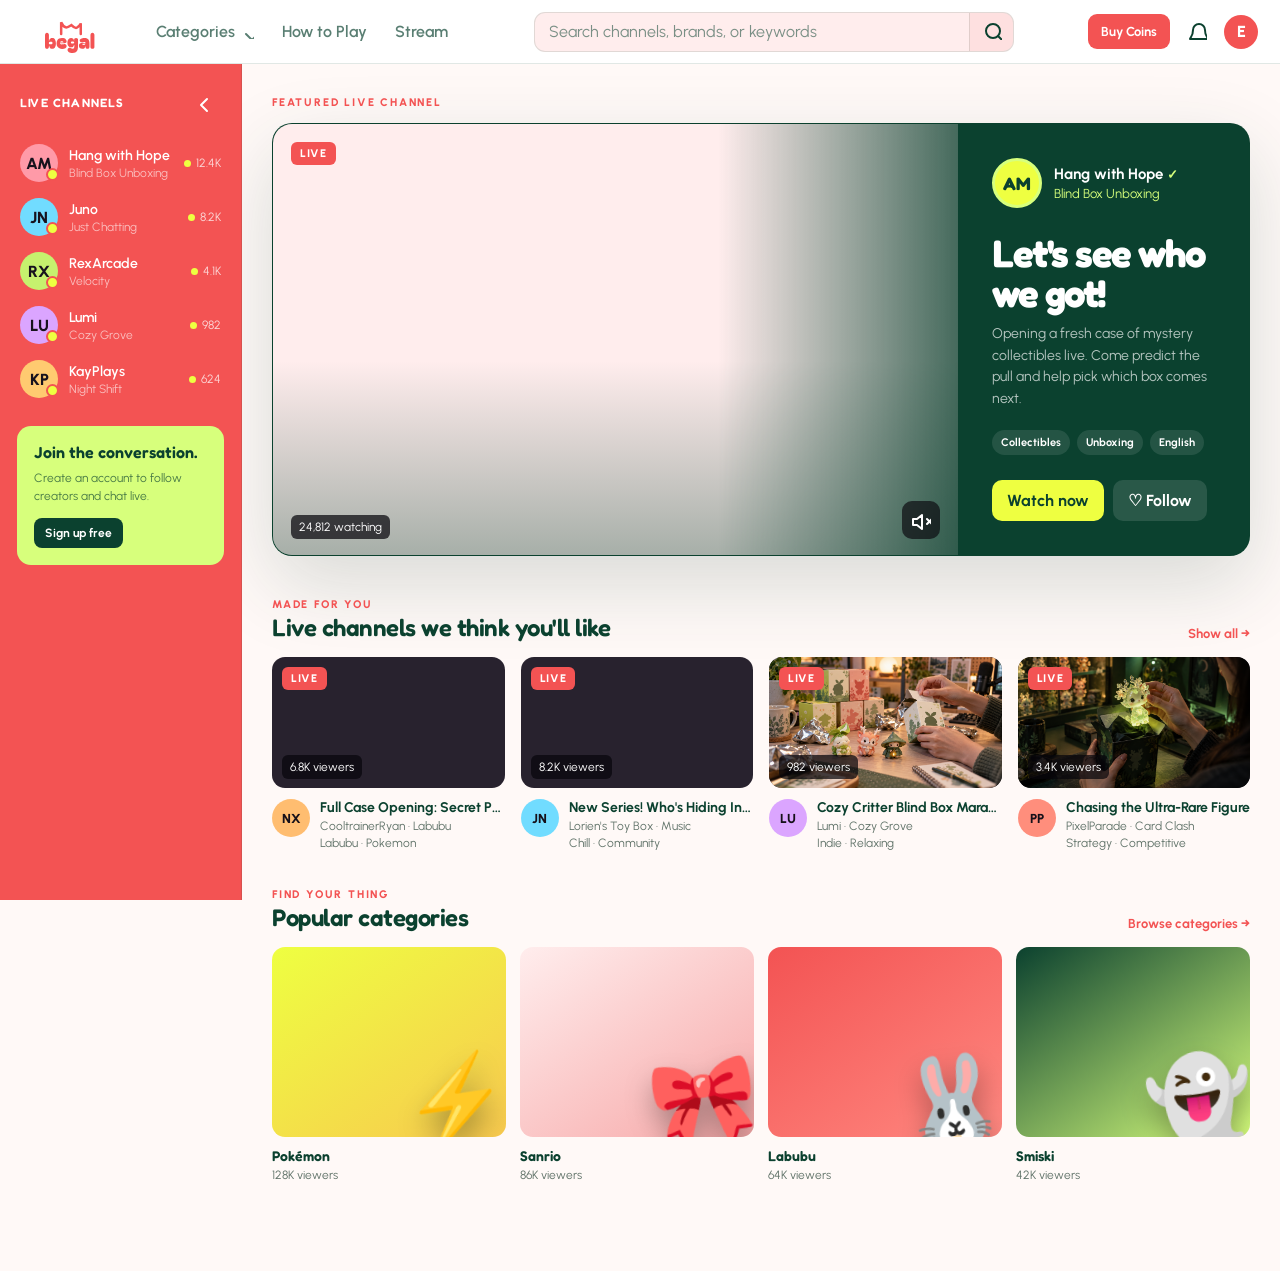
==== index.html @ a33d078e "cs" ====
<!doctype html>
<html lang="en">
<head>
  <meta charset="UTF-8">
  <meta name="viewport" content="width=device-width, initial-scale=1.0">
  <meta name="description" content="Begal — discover live creators and communities.">
  <title>Begal — Live, right now</title>
  <link rel="icon" type="image/svg" href="favicon.svg">
  <style>
    @import url('https://fonts.googleapis.com/css2?family=Fredoka:wght@400;500;600;700&family=Urbanist:wght@400;500;600;700;800&display=swap');

    :root {
      --ink: #0b412f;
      --muted: #617369;
      --panel: #ffffff;
      --panel-2: #ffeded;
      --page: #fff9f7;
      --accent: #f35353;
      --accent-2: #eeff41;
      --lime: #d7ff7c;
      --forest: #0b412f;
      --line: rgba(11, 65, 47, .12);
      --sidebar: 242px;
    }

    * { box-sizing: border-box; }
    html { scroll-behavior: smooth; }
    body {
      margin: 0;
      min-width: 320px;
      background: var(--page);
      color: var(--ink);
      font-family: "Urbanist", sans-serif;
    }
    button, input { font: inherit; }
    button { color: inherit; }
    a { color: inherit; text-decoration: none; }
    svg { width: 20px; height: 20px; stroke: currentColor; fill: none; stroke-width: 2; stroke-linecap: round; stroke-linejoin: round; }

    .topbar {
      position: fixed;
      z-index: 20;
      inset: 0 0 auto 0;
      height: 64px;
      display: flex;
      align-items: center;
      gap: 22px;
      padding: 0 22px;
      border-bottom: 1px solid var(--line);
      background: rgba(255, 255, 255, .96);
      backdrop-filter: blur(18px);
      color: var(--forest);
    }
    .brand { display: flex; align-items: center; flex: 0 0 auto; }
    .brand-logo {
      position: relative;
      width: 100px;
      height: 56px;
      overflow: hidden;
    }
    .brand-logo img {
      position: absolute;
      width: 122px;
      max-width: none;
      left: -11px;
      top: -8px;
    }
    .main-nav { display: flex; align-items: center; gap: 4px; }
    .main-nav a {
      padding: 10px 12px;
      border-radius: 9px;
      color: rgba(11,65,47,.68);
      font-weight: 600;
    }
    .main-nav a:hover, .main-nav a.active { color: var(--forest); background: var(--accent-2); }
    .nav-dropdown { position:relative; }
    .nav-dropdown summary { display:flex; align-items:center; gap:5px; padding:10px 12px; border-radius:9px; color:rgba(11,65,47,.68); font-weight:600; cursor:pointer; list-style:none; }
    .nav-dropdown summary::-webkit-details-marker { display:none; }
    .nav-dropdown summary svg { width:14px; height:14px; transition:transform .18s ease; }
    .nav-dropdown:hover summary { color:var(--forest); background:var(--panel-2); }
    .nav-dropdown:hover summary svg { transform:rotate(180deg); }
    .brand-menu { position:absolute; z-index:30; left:0; top:100%; width:270px; display:none; padding:10px; border:1px solid rgba(243,83,83,.16); border-radius:14px; background:var(--panel-2); box-shadow:0 20px 55px rgba(11,65,47,.18); opacity:0; visibility:hidden; pointer-events:none; transform:translateY(-5px); transition:opacity .16s ease,transform .16s ease; }
    .nav-dropdown:hover .brand-menu { display:block; opacity:1; visibility:visible; pointer-events:auto; transform:none; }
    .brand-menu-title { display:block; padding:7px 9px 9px; color:var(--muted); font-size:10px; font-weight:800; letter-spacing:1.2px; text-transform:uppercase; }
    .main-nav .brand-menu a { display:flex; align-items:center; gap:0; padding:9px; color:var(--forest); border-radius:9px; }
    .main-nav .brand-menu a:hover { background:white; }
    .brand-menu a > span:last-child { min-width:0; }
    .brand-menu strong, .brand-menu small { display:block; }
    .brand-menu strong { font-size:13px; }
    .brand-menu small { margin-top:2px; color:var(--muted); font-size:10px; font-weight:500; }
    .brand-dot { display:none; }
    .top-actions .buy-coins { padding: 10px 13px; border-radius: 9px; color: white; background: var(--accent); font-size: 13px; font-weight: 700; white-space: nowrap; }
    .top-actions .buy-coins:hover { background: #d94343; }
    .search-wrap { flex: 1; display: flex; justify-content: center; }
    .search {
      width: min(100%, 480px);
      height: 40px;
      display: flex; align-items: center;
      border: 1px solid var(--line);
      background: var(--panel-2);
      border-radius: 11px;
      overflow: hidden;
    }
    .search:focus-within { border-color: var(--lime); box-shadow: 0 0 0 3px rgba(215,255,124,.16); }
    .search input { flex: 1; min-width: 0; border: 0; outline: 0; padding: 0 14px; color: var(--forest); background: transparent; }
    .search input::placeholder { color: rgba(11,65,47,.55); }
    .search button { width: 44px; height: 100%; border: 0; border-left: 1px solid var(--line); background: rgba(243,83,83,.08); cursor: pointer; }
    .top-actions { display: flex; align-items: center; gap: 8px; }
    .icon-btn, .sidebar-toggle {
      display: grid; place-items: center;
      width: 38px; height: 38px;
      border: 0; border-radius: 10px;
      background: transparent; cursor: pointer;
    }
    .topbar .icon-btn:hover { color:var(--forest); background:var(--lime); }
    .sidebar-toggle:hover { background: rgba(255,255,255,.1); }
    .avatar-me { width: 34px; height: 34px; display: grid; place-items: center; border-radius: 50%; background: var(--accent); color: white; font-weight: 800; cursor: pointer; }

    .sidebar {
      position: fixed;
      z-index: 10;
      left: 0; top: 64px; bottom: 0;
      width: var(--sidebar);
      padding: 20px 12px;
      color:#fff;
      background: var(--accent);
      border-right: 1px solid var(--line);
      overflow-y: auto;
      transition: width .2s ease, transform .2s ease;
    }
    .sidebar-head { display: flex; align-items: center; justify-content: space-between; padding: 0 8px 14px; }
    .sidebar h2 { margin: 0; font: 600 12px/1 "Fredoka"; letter-spacing: 1.2px; text-transform: uppercase; }
    .channel { display: flex; align-items: center; gap: 11px; min-width: 0; padding: 8px; border-radius: 10px; }
    .channel:hover { color:var(--forest); background: var(--lime); }
    .channel-avatar { position: relative; flex: 0 0 38px; width: 38px; height: 38px; display: grid; place-items: center; border-radius: 50%; font-weight: 800; color: #17121d; }
    .channel-avatar::after { content:""; position:absolute; right:-1px; bottom:1px; width:9px; height:9px; border:2px solid var(--accent); border-radius:50%; background:var(--accent-2); }
    .channel-copy { min-width: 0; flex: 1; }
    .channel-name { display:block; overflow:hidden; white-space:nowrap; text-overflow:ellipsis; font-weight:600; font-size:14px; }
    .channel-game { display:block; overflow:hidden; white-space:nowrap; text-overflow:ellipsis; color:rgba(255,255,255,.62); font-size:12px; margin-top:2px; }
    .channel:hover .channel-game { color:rgba(11,65,47,.68); }
    .viewers { display: flex; align-items: center; gap: 5px; color: rgba(255,255,255,.76); font-size: 12px; }
    .channel:hover .viewers { color:var(--forest); }
    .live-dot { width: 7px; height: 7px; background: var(--accent-2); border-radius: 50%; }
    .sidebar-promo { margin: 20px 5px 0; padding: 17px; color:var(--forest); border: 0; background: var(--lime); border-radius: 14px; }
    .sidebar-promo strong { font: 600 16px/1.2 "Fredoka"; display:block; }
    .sidebar-promo p { margin: 7px 0 13px; color: var(--muted); font-size: 12px; line-height: 1.5; }
    .sidebar-promo p { color:rgba(11,65,47,.7); }
    .sidebar-promo button { border: 0; border-radius: 8px; padding: 8px 11px; background: var(--forest); color: white; font-size: 12px; font-weight: 700; cursor: pointer; }

    main { margin-left: var(--sidebar); padding: 96px 30px 50px; transition: margin .2s ease; }
    .eyebrow { color: var(--accent); text-transform: uppercase; letter-spacing: 1.8px; font-weight: 800; font-size: 11px; }
    .hero { max-width: 1480px; margin: 0 auto 42px; }
    .hero-grid { display: grid; grid-template-columns: minmax(0,1.65fr) minmax(280px,.7fr); min-height: 410px; margin-top: 14px; overflow:hidden; color:white; background: var(--forest); border: 1px solid var(--line); border-radius: 20px; box-shadow: 0 28px 80px rgba(11,65,47,.16); }
    .hero-media { position: relative; min-height: 390px; overflow:hidden; background:#ffeded; }
    .hero-media video { position:absolute; inset:0; width:100%; height:100%; object-fit:cover; }
    .hero-media::after { content:""; position:absolute; inset:0; background:linear-gradient(90deg, transparent 65%, rgba(11,65,47,.76)), linear-gradient(0deg,rgba(11,65,47,.36),transparent 45%); }
    .live-badge { position:absolute; z-index:2; left:18px; top:18px; padding:5px 9px; border-radius:6px; background:var(--accent); color:white; font-size:11px; font-weight:800; letter-spacing:.7px; }
    .hero-viewers { position:absolute; z-index:2; left:18px; bottom:16px; padding:5px 8px; border-radius:6px; background:rgba(8,6,12,.72); color:#fff; font-size:12px; }
    .mute { position:absolute; z-index:2; right:18px; bottom:16px; background:rgba(8,6,12,.65); }
    .hero-info { display:flex; flex-direction:column; justify-content:center; padding:34px; }
    .creator { display:flex; align-items:center; gap:12px; }
    .creator-avatar { width:50px; height:50px; display:grid; place-items:center; flex:0 0 auto; border-radius:50%; background:var(--accent-2); color:var(--forest); border:3px solid var(--lime); font:700 18px "Fredoka"; }
    .creator strong { display:block; font-size:15px; }
    .creator span { color:var(--lime); font-size:13px; }
    .hero-info h1 { margin:26px 0 10px; font:700 clamp(28px,3vw,45px)/1.03 "Fredoka"; letter-spacing:-1.5px; }
    .hero-info > p { margin:0; color:rgba(255,255,255,.7); line-height:1.55; font-size:14px; }
    .tag-row { display:flex; flex-wrap:wrap; gap:7px; margin-top:20px; }
    .tag { padding:6px 9px; border-radius:999px; background:rgba(255,255,255,.1); color:#fff; font-size:11px; font-weight:700; }
    .hero-buttons { display:flex; gap:9px; margin-top:25px; }
    .primary, .secondary { border:0; border-radius:10px; padding:11px 15px; cursor:pointer; font-weight:700; }
    .primary { background:var(--accent-2); color:var(--forest); }
    .primary:hover { background:var(--lime); transform:translateY(-1px); }
    .secondary { background:rgba(255,255,255,.12); }
    .secondary:hover { background:rgba(255,255,255,.2); }

    .section { max-width:1480px; margin:0 auto 38px; }
    .section-heading { display:flex; align-items:end; justify-content:space-between; gap:20px; margin-bottom:16px; }
    .section-heading h2 { margin:4px 0 0; font:600 24px/1.1 "Fredoka"; letter-spacing:-.5px; }
    .section-heading a { color:var(--accent); font-size:13px; font-weight:700; }
    .section-heading a:hover { color:var(--forest); }
    .card-grid { display:grid; grid-template-columns:repeat(4,minmax(0,1fr)); gap:25px 16px; }
    .stream-card { min-width:0; cursor:pointer; }
    .thumb { position:relative; aspect-ratio:16/9; overflow:hidden; border-radius:13px; background:#28222e; transition:transform .18s ease, box-shadow .18s ease; }
    .thumb::before { content:""; position:absolute; inset:0; background:var(--art); transition:transform .25s ease; }
    .thumb::after { content:attr(data-symbol); position:absolute; inset:0; display:grid; place-items:center; font-size:clamp(36px,4vw,72px); filter:drop-shadow(0 12px 18px rgba(0,0,0,.38)); }
    .thumb video { position:absolute; inset:0; width:100%; height:100%; object-fit:cover; transition:transform .25s ease; }
    .stream-card:hover .thumb { transform:translate(5px,-5px); box-shadow:-5px 5px 0 var(--accent-2); }
    .stream-card:hover .thumb::before { transform:scale(1.05); }
    .stream-card:hover .thumb video { transform:scale(1.05); }
    .thumb .live-badge { left:10px; top:10px; }
    .thumb .hero-viewers { left:10px; bottom:9px; }
    .card-body { display:flex; gap:10px; padding-top:11px; }
    .mini-avatar { flex:0 0 38px; width:38px; height:38px; display:grid; place-items:center; border-radius:50%; background:var(--avatar); color:#161019; font-weight:800; font-size:13px; }
    .card-copy { min-width:0; }
    .card-title { display:block; overflow:hidden; white-space:nowrap; text-overflow:ellipsis; font-size:14px; font-weight:700; }
    .card-copy span { display:block; margin-top:3px; overflow:hidden; white-space:nowrap; text-overflow:ellipsis; color:var(--muted); font-size:12px; }
    .category-grid { display:grid; grid-template-columns:repeat(4,minmax(0,1fr)); gap:14px; }
    .category { min-width:0; }
    .category-art { position:relative; height:190px; display:flex; align-items:flex-end; overflow:hidden; border-radius:13px; padding:16px; background:var(--art); transition:transform .18s ease; }
    .category-art::after { content:attr(data-symbol); position:absolute; right:-5px; bottom:-17px; font-size:88px; transform:rotate(-8deg); filter:drop-shadow(0 15px 14px rgba(0,0,0,.3)); }
    .category:hover .category-art { transform:translateY(-5px); }
    .category-name { display:block; margin-top:10px; font-family:"Fredoka"; font-weight:600; font-size:14px; }
    .category-count { color:var(--muted); font-size:12px; }

    body.sidebar-closed { --sidebar: 76px; }
    body.sidebar-closed .sidebar h2, body.sidebar-closed .channel-copy, body.sidebar-closed .viewers, body.sidebar-closed .sidebar-promo { display:none; }
    body.sidebar-closed .sidebar-head { justify-content:center; }
    body.sidebar-closed .channel { justify-content:center; padding:8px 0; }

    .toast { position:fixed; z-index:40; right:24px; bottom:24px; padding:12px 16px; border:1px solid rgba(238,255,65,.4); border-radius:11px; background:var(--forest); color:var(--lime); font-size:13px; box-shadow:0 12px 30px rgba(11,65,47,.25); opacity:0; transform:translateY(12px); pointer-events:none; transition:.2s ease; }
    .toast.show { opacity:1; transform:none; }

    @media (max-width: 1180px) {
      .card-grid { grid-template-columns:repeat(3,1fr); }
      .category-grid { grid-template-columns:repeat(3,1fr); }
    }
    @media (max-width: 850px) {
      :root { --sidebar: 76px; }
      .sidebar h2, .channel-copy, .viewers, .sidebar-promo { display:none; }
      .sidebar-head { justify-content:center; }
      .channel { justify-content:center; padding:8px 0; }
      .main-nav { display:none; }
      .hero-grid { grid-template-columns:1fr; }
      .hero-media { min-height:330px; }
      .hero-media::after { background:linear-gradient(0deg,rgba(11,65,47,.72),transparent 45%); }
      .hero-info { padding:26px; }
      .card-grid { grid-template-columns:repeat(2,1fr); }
    }
    @media (max-width: 600px) {
      .topbar { height:58px; padding:0 12px; gap:10px; }
      .sidebar { top:58px; transform:translateX(-100%); }
      main, body.sidebar-closed main { margin-left:0; padding:80px 16px 40px; }
      .search-wrap { justify-content:flex-end; }
      .search { width:42px; border:0; background:transparent; }
      .search input { display:none; }
      .search button { border:0; background:transparent; }
      .top-actions .icon-btn { display:none; }
      .hero-media { min-height:250px; }
      .hero-info { padding:22px; }
      .hero-info h1 { margin-top:22px; }
      .card-grid { grid-template-columns:1fr; }
      .category-grid { grid-template-columns:repeat(2,1fr); }
      .category-art { height:165px; }
      body.mobile-sidebar .sidebar { width:242px; transform:none; box-shadow:20px 0 50px rgba(0,0,0,.5); }
      body.mobile-sidebar .sidebar h2, body.mobile-sidebar .channel-copy, body.mobile-sidebar .viewers, body.mobile-sidebar .sidebar-promo { display:block; }
      body.mobile-sidebar .sidebar-head { justify-content:space-between; }
      body.mobile-sidebar .channel { justify-content:flex-start; padding:8px; }
    }
  </style>
</head>
<body>
  <header class="topbar">
    <a class="brand" href="index.html" aria-label="Begal home">
      <span class="brand-logo"><img src="assets/logo.svg" alt="Begal"></span>
    </a>
    <nav class="main-nav" aria-label="Main navigation">
      <details class="nav-dropdown"><summary>Categories <svg><path d="m6 9 6 6 6-6"/></svg></summary><div class="brand-menu"><span class="brand-menu-title">Browse by brand</span><a href="#categories"><span class="brand-dot" style="--dot:#d7ff7c">👻</span><span><strong>Smiski</strong><small>Glow-in-the-dark figures</small></span></a><a href="#categories"><span class="brand-dot" style="--dot:#ffeded">🎀</span><span><strong>Sanrio</strong><small>Kawaii characters</small></span></a><a href="#categories"><span class="brand-dot" style="--dot:#f7aaa5">🐰</span><span><strong>Labubu</strong><small>Designer collectibles</small></span></a><a href="#categories"><span class="brand-dot" style="--dot:#eeff41">⚡</span><span><strong>Pokémon</strong><small>Figures and miniatures</small></span></a><a href="#categories"><span class="brand-dot" style="--dot:#ffd7ae">👼</span><span><strong>Sonny Angel</strong><small>Mini figure series</small></span></a><a href="#categories"><span class="brand-dot" style="--dot:#bfe8df">🌈</span><span><strong>Tokidoki</strong><small>Art toys and Unicorno</small></span></a></div></details><a href="how-to-play.html">How to Play</a><a href="stream.html">Stream</a>
    </nav>
    <div class="search-wrap">
      <form class="search" id="searchForm">
        <input id="searchInput" type="search" placeholder="Search channels, brands, or keywords" aria-label="Search">
        <button aria-label="Search"><svg><circle cx="11" cy="11" r="7"/><path d="m20 20-4-4"/></svg></button>
      </form>
    </div>
    <div class="top-actions">
      <a class="buy-coins" href="#">Buy Coins</a>
      <button class="icon-btn" aria-label="Notifications"><svg><path d="M18 8a6 6 0 0 0-12 0c0 7-3 7-3 9h18c0-2-3-2-3-9"/><path d="M10 21h4"/></svg></button>
      <a class="avatar-me" href="profile.html" aria-label="Open your profile">E</a>
    </div>
  </header>

  <aside class="sidebar" aria-label="Followed channels">
    <div class="sidebar-head">
      <h2>Live channels</h2>
      <button class="sidebar-toggle" id="sidebarToggle" aria-label="Collapse sidebar"><svg><path d="m15 18-6-6 6-6"/></svg></button>
    </div>
    <a class="channel" href="#"><span class="channel-avatar" style="background:#ff9aa8">AM</span><span class="channel-copy"><span class="channel-name">Hang with Hope</span><span class="channel-game">Blind Box Unboxing</span></span><span class="viewers"><i class="live-dot"></i>12.4K</span></a>
    <a class="channel" href="#"><span class="channel-avatar" style="background:#71dcff">JN</span><span class="channel-copy"><span class="channel-name">Juno</span><span class="channel-game">Just Chatting</span></span><span class="viewers"><i class="live-dot"></i>8.2K</span></a>
    <a class="channel" href="#"><span class="channel-avatar" style="background:#c6f16e">RX</span><span class="channel-copy"><span class="channel-name">RexArcade</span><span class="channel-game">Velocity</span></span><span class="viewers"><i class="live-dot"></i>4.1K</span></a>
    <a class="channel" href="#"><span class="channel-avatar" style="background:#dba5ff">LU</span><span class="channel-copy"><span class="channel-name">Lumi</span><span class="channel-game">Cozy Grove</span></span><span class="viewers"><i class="live-dot"></i>982</span></a>
    <a class="channel" href="#"><span class="channel-avatar" style="background:#ffca70">KP</span><span class="channel-copy"><span class="channel-name">KayPlays</span><span class="channel-game">Night Shift</span></span><span class="viewers"><i class="live-dot"></i>624</span></a>
    <div class="sidebar-promo"><strong>Join the conversation.</strong><p>Create an account to follow creators and chat live.</p><button data-action="signup">Sign up free</button></div>
  </aside>

  <main>
    <section class="hero" id="live">
      <div class="eyebrow">Featured live channel</div>
      <div class="hero-grid">
        <div class="hero-media"><video id="heroVideo" autoplay muted loop playsinline aria-label="Blind box unboxing preview"><source src="assets/blindbox.mp4" type="video/mp4"></video><span class="live-badge">LIVE</span><span class="hero-viewers">24,812 watching</span><button class="icon-btn mute is-muted" id="muteButton" aria-label="Turn sound on"><svg id="volumeIcon"><path d="M11 5 6 9H2v6h4l5 4z"/><path d="m16 9 5 5m0-5-5 5"/></svg></button></div>
        <div class="hero-info">
          <div class="creator"><div class="creator-avatar">AM</div><div><strong>Hang with Hope <span title="Verified">✓</span></strong><span>Blind Box Unboxing</span></div></div>
          <h1>Let's see who we got!</h1>
          <p>Opening a fresh case of mystery collectibles live. Come predict the pull and help pick which box comes next.</p>
          <div class="tag-row"><span class="tag">Collectibles</span><span class="tag">Unboxing</span><span class="tag">English</span></div>
          <div class="hero-buttons"><button class="primary" data-action="watch">Watch now</button><button class="secondary follow" data-action="follow">♡ Follow</button></div>
        </div>
      </div>
    </section>

    <section class="section">
      <div class="section-heading"><div><div class="eyebrow">Made for you</div><h2>Live channels we think you'll like</h2></div><a href="#">Show all →</a></div>
      <div class="card-grid" id="streamGrid">
        <article class="stream-card" data-search="ryan labubu opening"><div class="thumb"><video autoplay muted loop playsinline preload="auto" aria-label="Ryan's live stream preview"><source src="assets/ryan.mp4" type="video/mp4"></video><span class="live-badge">LIVE</span><span class="hero-viewers">6.8K viewers</span></div><div class="card-body"><div class="mini-avatar" style="--avatar:#ffbd70">NX</div><div class="card-copy"><b class="card-title">Full Case Opening: Secret Pull Hunt</b><span>
CooltrainerRyan · Labubu</span><span>Labubu · Pokemon</span></div></div></article>
        <article class="stream-card" data-search="lorien studio music story chat"><div class="thumb"><video autoplay muted loop playsinline preload="auto" aria-label="Lorien's live stream preview"><source src="assets/lorien.mp4" type="video/mp4"></video><span class="live-badge">LIVE</span><span class="hero-viewers">8.2K viewers</span></div><div class="card-body"><div class="mini-avatar" style="--avatar:#71dcff">JN</div><div class="card-copy"><b class="card-title">New Series! Who's Hiding Inside?</b><span>
Lorien's Toy Box · Music</span><span>Chill · Community</span></div></div></article>
        <article class="stream-card" data-search="lumi cozy grove farming indie"><div class="thumb" role="img" aria-label="Three freshly unboxed collectible figures on a creator desk" style="--art:url('assets/thumb-unboxing-marathon.png') center/cover no-repeat"><span class="live-badge">LIVE</span><span class="hero-viewers">982 viewers</span></div><div class="card-body"><div class="mini-avatar" style="--avatar:#dba5ff">LU</div><div class="card-copy"><b class="card-title">Cozy Critter Blind Box Marathon</b><span>Lumi · Cozy Grove</span><span>Indie · Relaxing</span></div></div></article>
        <article class="stream-card" data-search="pixelparade strategy cards tournament"><div class="thumb" role="img" aria-label="A rare glowing collectible revealed from a dark green blind box" style="--art:url('assets/thumb-rare-glow.png') center/cover no-repeat"><span class="live-badge">LIVE</span><span class="hero-viewers">3.4K viewers</span></div><div class="card-body"><div class="mini-avatar" style="--avatar:#ff8e7c">PP</div><div class="card-copy"><b class="card-title">Chasing the Ultra-Rare Figure</b><span>PixelParade · Card Clash</span><span>Strategy · Competitive</span></div></div></article>
      </div>
    </section>

    <section class="section" id="categories">
      <div class="section-heading"><div><div class="eyebrow">Find your thing</div><h2>Popular categories</h2></div><a href="#">Browse categories →</a></div>
      <div class="category-grid">
        <a class="category" href="#"><div class="category-art" data-symbol="⚡" style="--art:linear-gradient(145deg,#eeff41,#f8c94e)"></div><span class="category-name">Pokémon</span><span class="category-count">128K viewers</span></a>
        <a class="category" href="#"><div class="category-art" data-symbol="🎀" style="--art:linear-gradient(145deg,#ffeded,#f7a8a8)"></div><span class="category-name">Sanrio</span><span class="category-count">86K viewers</span></a>
        <a class="category" href="#"><div class="category-art" data-symbol="🐰" style="--art:linear-gradient(145deg,#f35353,#ff8880)"></div><span class="category-name">Labubu</span><span class="category-count">64K viewers</span></a>
        <a class="category" href="#"><div class="category-art" data-symbol="👻" style="--art:linear-gradient(145deg,#0b412f,#d7ff7c)"></div><span class="category-name">Smiski</span><span class="category-count">42K viewers</span></a>
      </div>
    </section>
  </main>
  <div class="toast" id="toast" role="status"></div>

  <script>
    const body = document.body;
    const toast = document.getElementById('toast');
    let toastTimer;
    function showToast(message) {
      toast.textContent = message;
      toast.classList.add('show');
      clearTimeout(toastTimer);
      toastTimer = setTimeout(() => toast.classList.remove('show'), 2200);
    }

    document.getElementById('sidebarToggle').addEventListener('click', () => {
      if (innerWidth <= 600) body.classList.toggle('mobile-sidebar');
      else body.classList.toggle('sidebar-closed');
    });

    document.getElementById('muteButton').addEventListener('click', (event) => {
      const button = event.currentTarget;
      const video = document.getElementById('heroVideo');
      video.muted = !video.muted;
      const muted = video.muted;
      button.classList.toggle('is-muted', muted);
      button.setAttribute('aria-label', muted ? 'Turn sound on' : 'Mute preview');
      button.innerHTML = muted
        ? '<svg><path d="M11 5 6 9H2v6h4l5 4z"/><path d="m16 9 5 5m0-5-5 5"/></svg>'
        : '<svg><path d="M11 5 6 9H2v6h4l5 4z"/><path d="M15.5 8.5a5 5 0 0 1 0 7"/></svg>';
      showToast(muted ? 'Preview muted' : 'Preview sound on');
    });

    document.querySelectorAll('[data-action]').forEach(button => button.addEventListener('click', () => {
      const action = button.dataset.action;
      if (action === 'follow') {
        const following = button.classList.toggle('following');
        button.textContent = following ? '♥ Following' : '♡ Follow';
        showToast(following ? 'Hang with Hope added to your follows' : 'Hang with Hope unfollowed');
      } else if (action === 'watch') {
        window.location.href = 'watch-live.html';
      } else showToast('Account creation is ready to connect');
    }));

    document.getElementById('searchForm').addEventListener('submit', event => {
      event.preventDefault();
      const query = document.getElementById('searchInput').value.trim().toLowerCase();
      const cards = [...document.querySelectorAll('.stream-card')];
      cards.forEach(card => card.hidden = query && !card.dataset.search.includes(query));
      const matches = cards.filter(card => !card.hidden).length;
      showToast(query ? `${matches} live ${matches === 1 ? 'result' : 'results'} for “${query}”` : 'Showing all live channels');
      document.querySelector('.section').scrollIntoView({ behavior: 'smooth' });
    });

    document.addEventListener('click', event => {
      if (innerWidth <= 600 && body.classList.contains('mobile-sidebar') && !event.target.closest('.sidebar') && !event.target.closest('.brand')) body.classList.remove('mobile-sidebar');
    });
  </script>
</body>
</html>
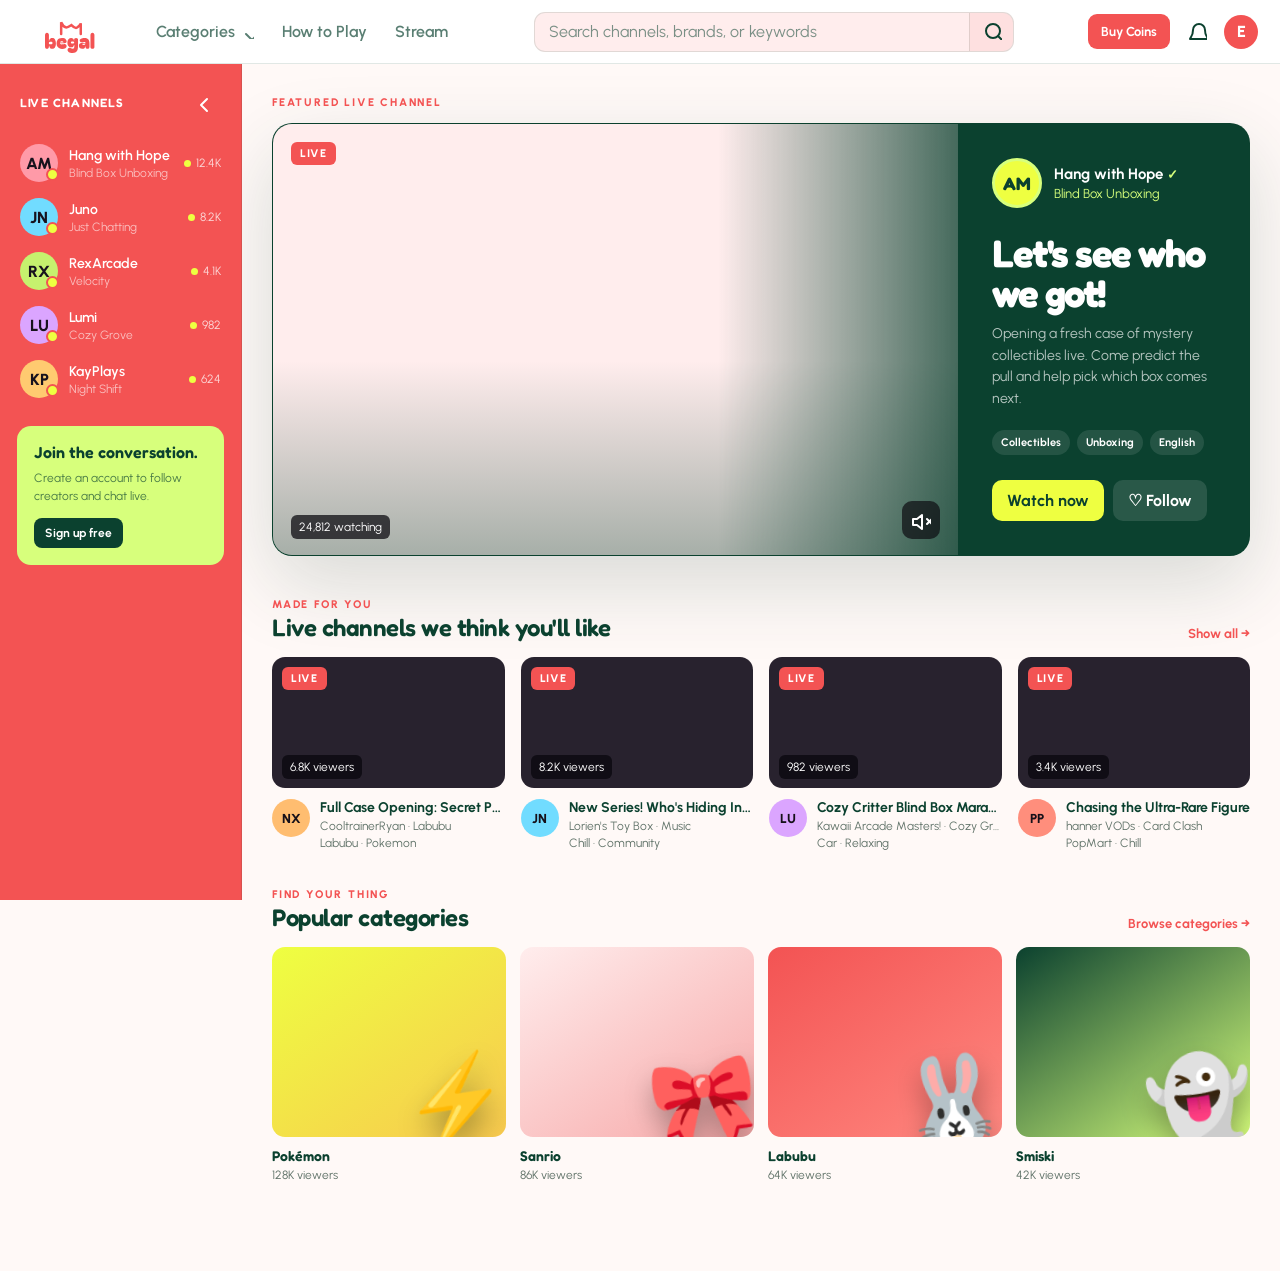
==== commit 296dd58b: "s" ====
--- a/index.html
+++ b/index.html
@@ -304,8 +304,9 @@
 CooltrainerRyan · Labubu</span><span>Labubu · Pokemon</span></div></div></article>
         <article class="stream-card" data-search="lorien studio music story chat"><div class="thumb"><video autoplay muted loop playsinline preload="auto" aria-label="Lorien's live stream preview"><source src="assets/lorien.mp4" type="video/mp4"></video><span class="live-badge">LIVE</span><span class="hero-viewers">8.2K viewers</span></div><div class="card-body"><div class="mini-avatar" style="--avatar:#71dcff">JN</div><div class="card-copy"><b class="card-title">New Series! Who's Hiding Inside?</b><span>
 Lorien's Toy Box · Music</span><span>Chill · Community</span></div></div></article>
-        <article class="stream-card" data-search="lumi cozy grove farming indie"><div class="thumb" role="img" aria-label="Three freshly unboxed collectible figures on a creator desk" style="--art:url('assets/thumb-unboxing-marathon.png') center/cover no-repeat"><span class="live-badge">LIVE</span><span class="hero-viewers">982 viewers</span></div><div class="card-body"><div class="mini-avatar" style="--avatar:#dba5ff">LU</div><div class="card-copy"><b class="card-title">Cozy Critter Blind Box Marathon</b><span>Lumi · Cozy Grove</span><span>Indie · Relaxing</span></div></div></article>
-        <article class="stream-card" data-search="pixelparade strategy cards tournament"><div class="thumb" role="img" aria-label="A rare glowing collectible revealed from a dark green blind box" style="--art:url('assets/thumb-rare-glow.png') center/cover no-repeat"><span class="live-badge">LIVE</span><span class="hero-viewers">3.4K viewers</span></div><div class="card-body"><div class="mini-avatar" style="--avatar:#ff8e7c">PP</div><div class="card-copy"><b class="card-title">Chasing the Ultra-Rare Figure</b><span>PixelParade · Card Clash</span><span>Strategy · Competitive</span></div></div></article>
+        <article class="stream-card" data-search="hanner cozy grove farming indie"><div class="thumb"><video autoplay muted loop playsinline preload="auto" aria-label="Kawaii Arcade Masters live stream preview"><source src="assets/kawaii.mp4" type="video/mp4"></video><span class="live-badge">LIVE</span><span class="hero-viewers">982 viewers</span></div><div class="card-body"><div class="mini-avatar" style="--avatar:#dba5ff">LU</div><div class="card-copy"><b class="card-title">Cozy Critter Blind Box Marathon</b><span>Kawaii Arcade Masters!
+ · Cozy Grove</span><span>Car · Relaxing</span></div></div></article>
+        <article class="stream-card" data-search="pixelparade strategy cards tournament"><div class="thumb"><video autoplay muted loop playsinline preload="auto" aria-label="Hanner's live stream preview"><source src="assets/hanner.mp4" type="video/mp4"></video><span class="live-badge">LIVE</span><span class="hero-viewers">3.4K viewers</span></div><div class="card-body"><div class="mini-avatar" style="--avatar:#ff8e7c">PP</div><div class="card-copy"><b class="card-title">Chasing the Ultra-Rare Figure</b><span>hanner VODs · Card Clash</span><span>PopMart · Chill</span></div></div></article>
       </div>
     </section>
 
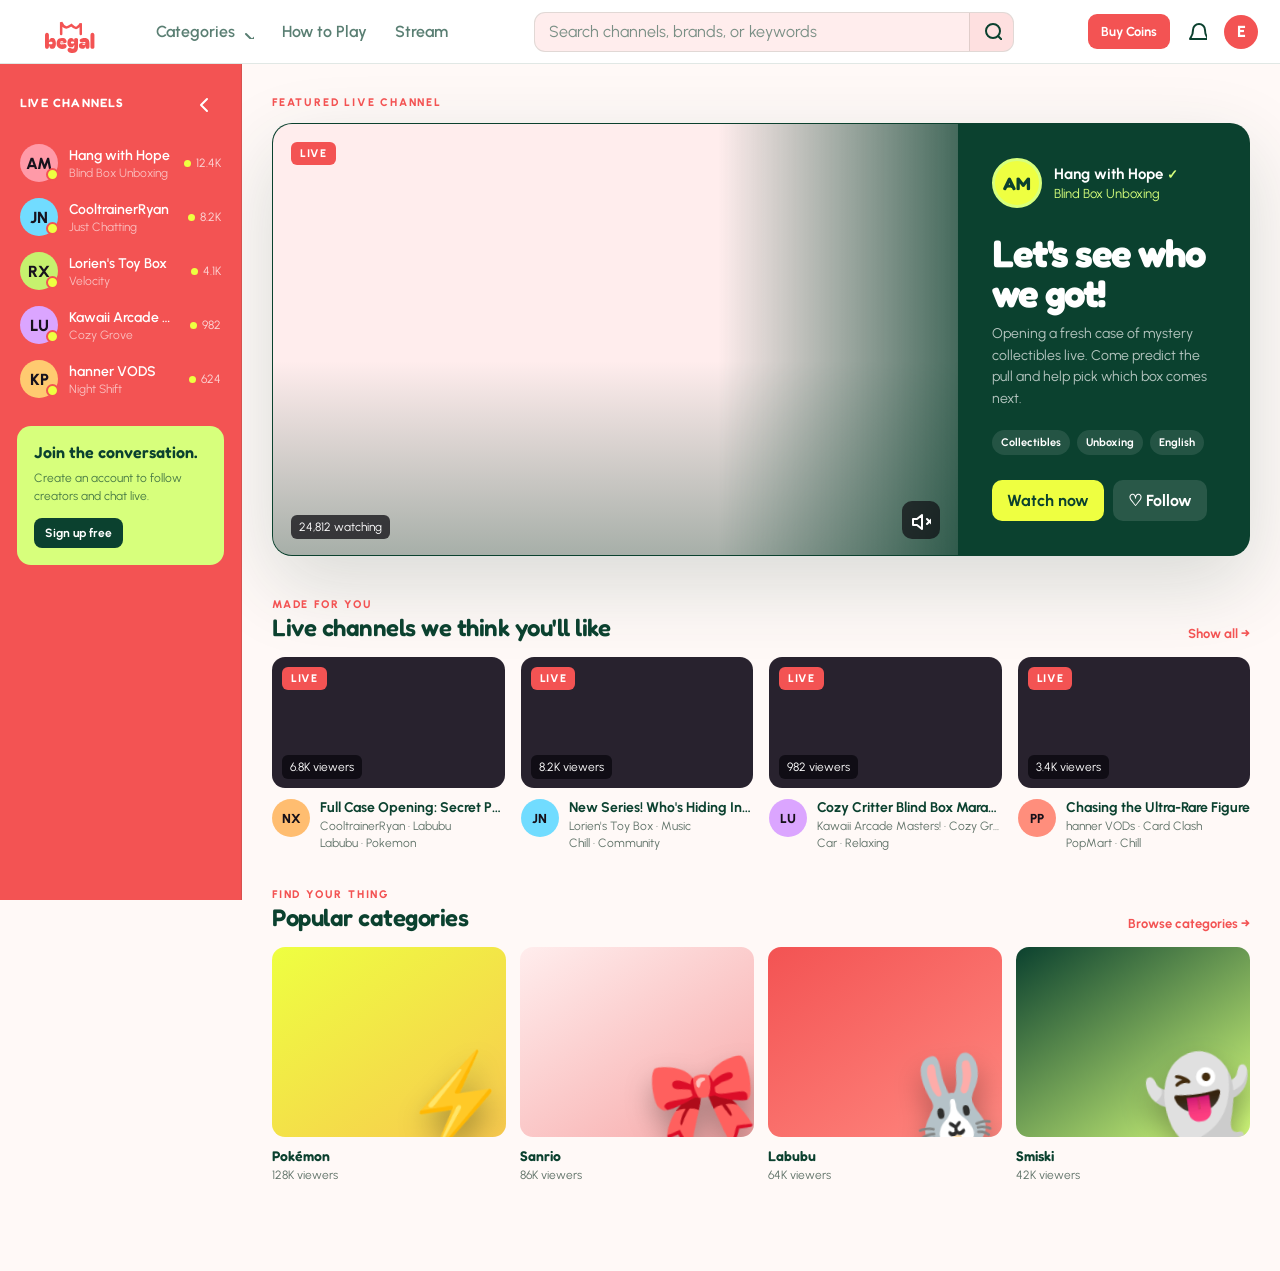
==== commit 4ad65c41: "Update index.html" ====
--- a/index.html
+++ b/index.html
@@ -275,10 +275,10 @@
       <button class="sidebar-toggle" id="sidebarToggle" aria-label="Collapse sidebar"><svg><path d="m15 18-6-6 6-6"/></svg></button>
     </div>
     <a class="channel" href="#"><span class="channel-avatar" style="background:#ff9aa8">AM</span><span class="channel-copy"><span class="channel-name">Hang with Hope</span><span class="channel-game">Blind Box Unboxing</span></span><span class="viewers"><i class="live-dot"></i>12.4K</span></a>
-    <a class="channel" href="#"><span class="channel-avatar" style="background:#71dcff">JN</span><span class="channel-copy"><span class="channel-name">Juno</span><span class="channel-game">Just Chatting</span></span><span class="viewers"><i class="live-dot"></i>8.2K</span></a>
-    <a class="channel" href="#"><span class="channel-avatar" style="background:#c6f16e">RX</span><span class="channel-copy"><span class="channel-name">RexArcade</span><span class="channel-game">Velocity</span></span><span class="viewers"><i class="live-dot"></i>4.1K</span></a>
-    <a class="channel" href="#"><span class="channel-avatar" style="background:#dba5ff">LU</span><span class="channel-copy"><span class="channel-name">Lumi</span><span class="channel-game">Cozy Grove</span></span><span class="viewers"><i class="live-dot"></i>982</span></a>
-    <a class="channel" href="#"><span class="channel-avatar" style="background:#ffca70">KP</span><span class="channel-copy"><span class="channel-name">KayPlays</span><span class="channel-game">Night Shift</span></span><span class="viewers"><i class="live-dot"></i>624</span></a>
+    <a class="channel" href="#"><span class="channel-avatar" style="background:#71dcff">JN</span><span class="channel-copy"><span class="channel-name">CooltrainerRyan</span><span class="channel-game">Just Chatting</span></span><span class="viewers"><i class="live-dot"></i>8.2K</span></a>
+    <a class="channel" href="#"><span class="channel-avatar" style="background:#c6f16e">RX</span><span class="channel-copy"><span class="channel-name">Lorien's Toy Box</span><span class="channel-game">Velocity</span></span><span class="viewers"><i class="live-dot"></i>4.1K</span></a>
+    <a class="channel" href="#"><span class="channel-avatar" style="background:#dba5ff">LU</span><span class="channel-copy"><span class="channel-name">Kawaii Arcade Masters!</span><span class="channel-game">Cozy Grove</span></span><span class="viewers"><i class="live-dot"></i>982</span></a>
+    <a class="channel" href="#"><span class="channel-avatar" style="background:#ffca70">KP</span><span class="channel-copy"><span class="channel-name">hanner VODS</span><span class="channel-game">Night Shift</span></span><span class="viewers"><i class="live-dot"></i>624</span></a>
     <div class="sidebar-promo"><strong>Join the conversation.</strong><p>Create an account to follow creators and chat live.</p><button data-action="signup">Sign up free</button></div>
   </aside>
 
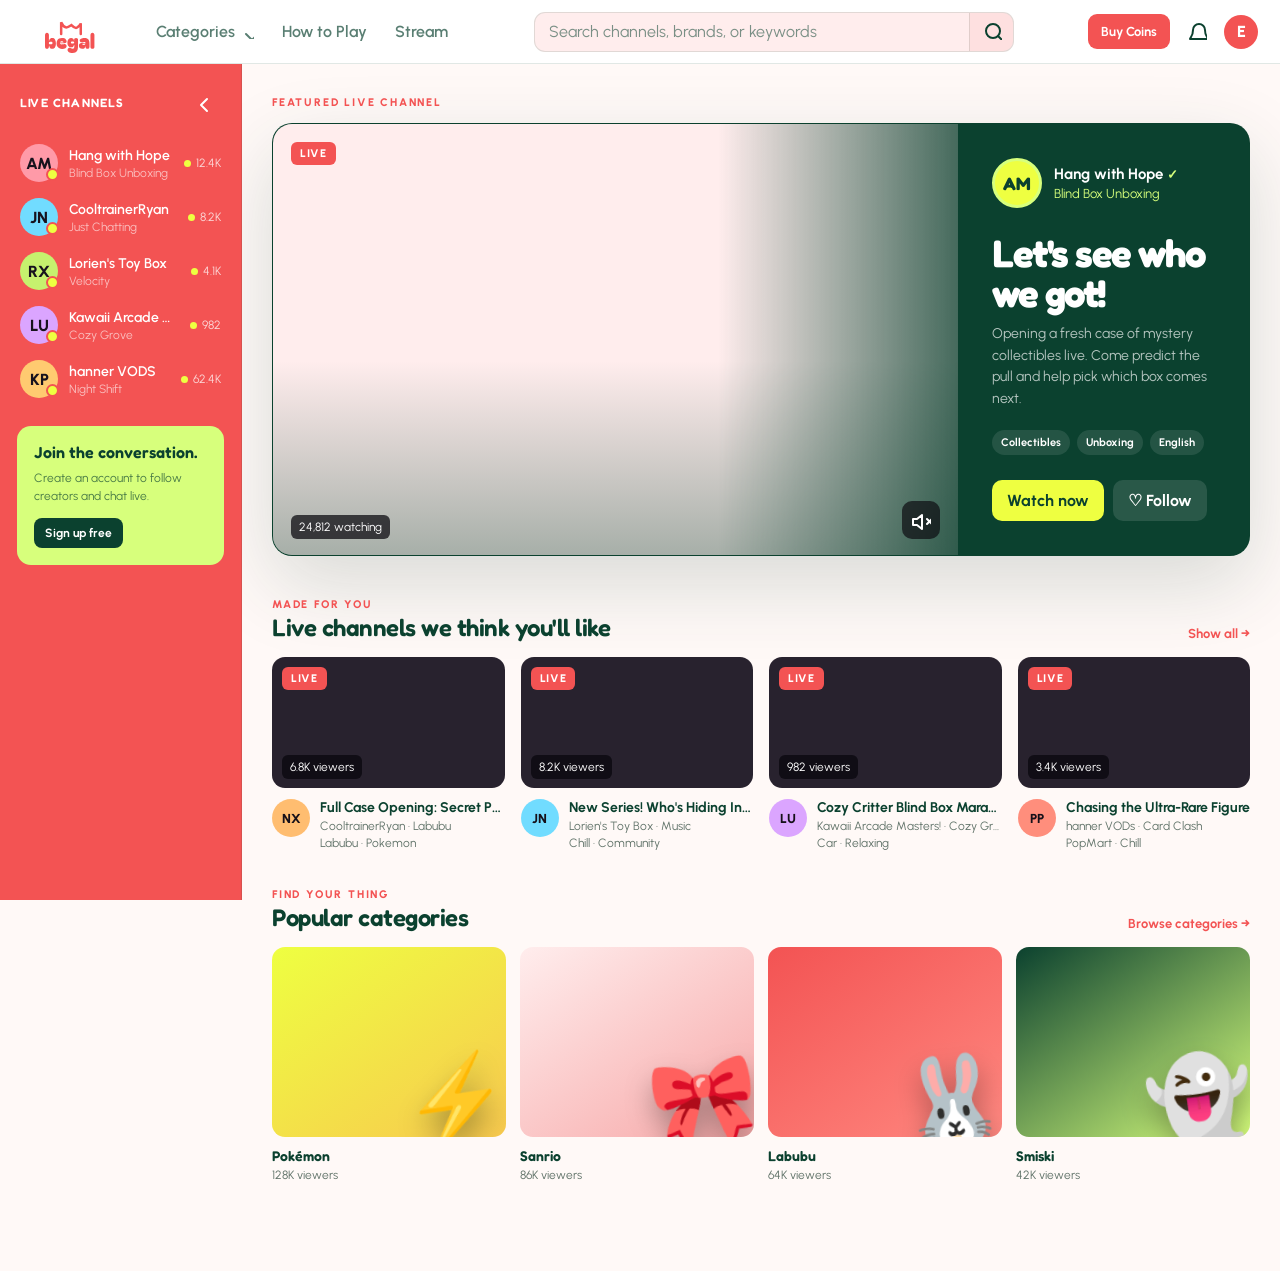
==== commit b182b680: "Update index.html" ====
--- a/index.html
+++ b/index.html
@@ -278,7 +278,7 @@
     <a class="channel" href="#"><span class="channel-avatar" style="background:#71dcff">JN</span><span class="channel-copy"><span class="channel-name">CooltrainerRyan</span><span class="channel-game">Just Chatting</span></span><span class="viewers"><i class="live-dot"></i>8.2K</span></a>
     <a class="channel" href="#"><span class="channel-avatar" style="background:#c6f16e">RX</span><span class="channel-copy"><span class="channel-name">Lorien's Toy Box</span><span class="channel-game">Velocity</span></span><span class="viewers"><i class="live-dot"></i>4.1K</span></a>
     <a class="channel" href="#"><span class="channel-avatar" style="background:#dba5ff">LU</span><span class="channel-copy"><span class="channel-name">Kawaii Arcade Masters!</span><span class="channel-game">Cozy Grove</span></span><span class="viewers"><i class="live-dot"></i>982</span></a>
-    <a class="channel" href="#"><span class="channel-avatar" style="background:#ffca70">KP</span><span class="channel-copy"><span class="channel-name">hanner VODS</span><span class="channel-game">Night Shift</span></span><span class="viewers"><i class="live-dot"></i>624</span></a>
+    <a class="channel" href="#"><span class="channel-avatar" style="background:#ffca70">KP</span><span class="channel-copy"><span class="channel-name">hanner VODS</span><span class="channel-game">Night Shift</span></span><span class="viewers"><i class="live-dot"></i>62.4K</span></a>
     <div class="sidebar-promo"><strong>Join the conversation.</strong><p>Create an account to follow creators and chat live.</p><button data-action="signup">Sign up free</button></div>
   </aside>
 
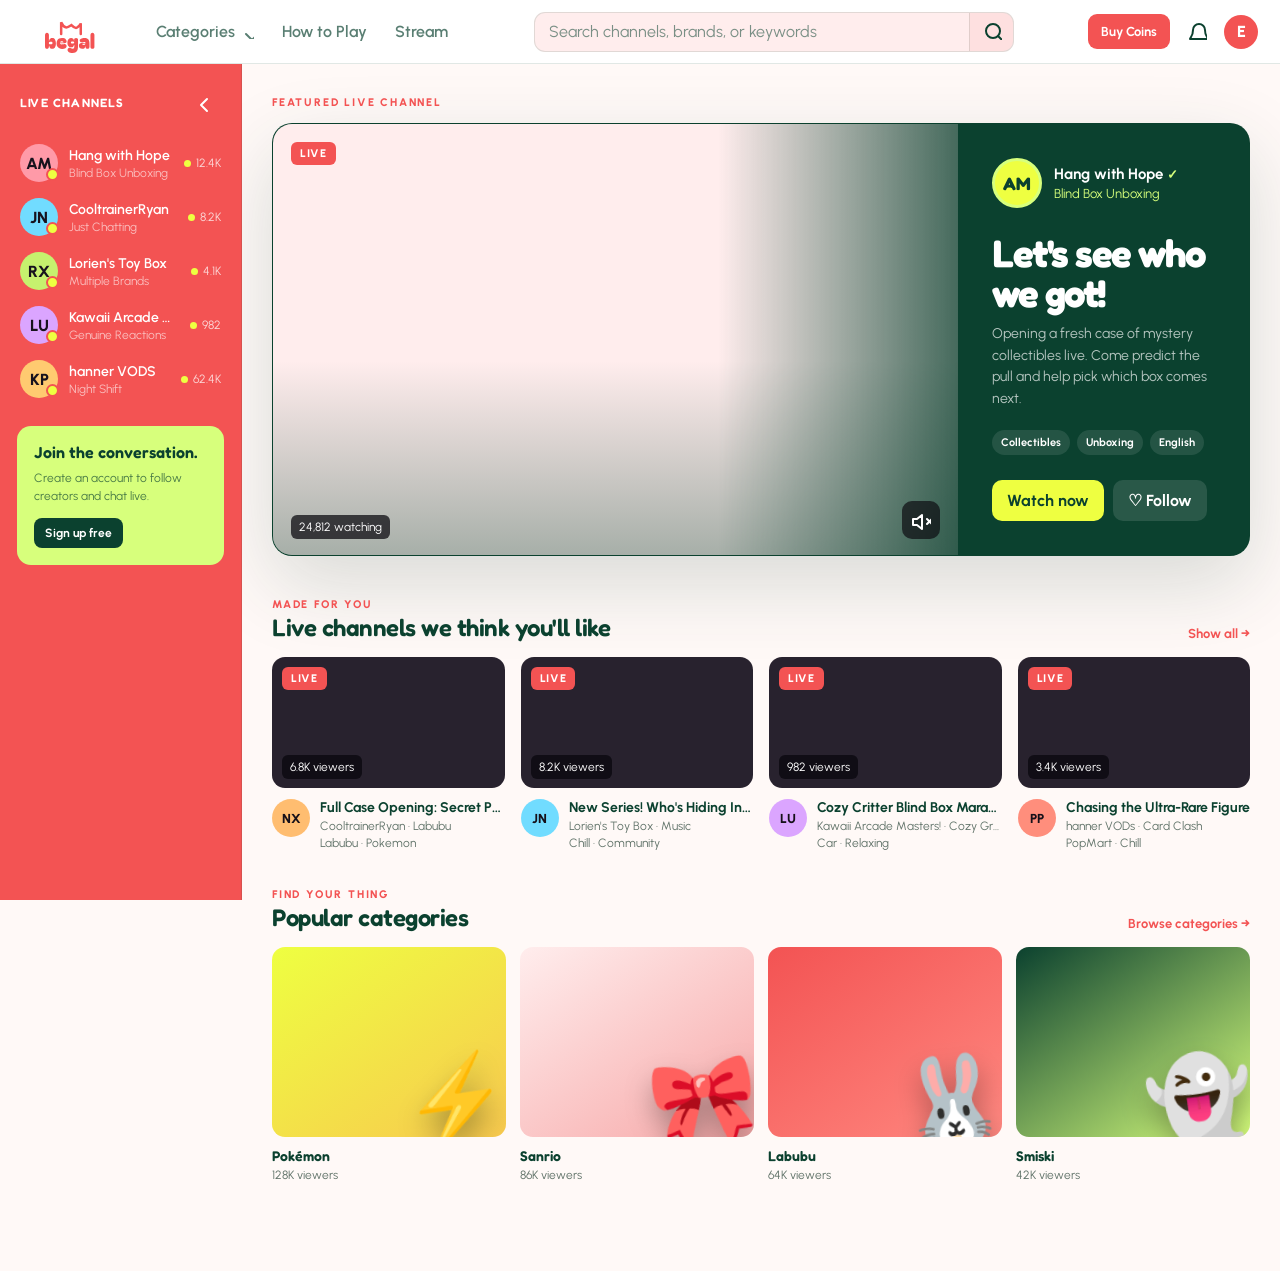
==== commit 1d671ab8: "Update index.html" ====
--- a/index.html
+++ b/index.html
@@ -276,8 +276,8 @@
     </div>
     <a class="channel" href="#"><span class="channel-avatar" style="background:#ff9aa8">AM</span><span class="channel-copy"><span class="channel-name">Hang with Hope</span><span class="channel-game">Blind Box Unboxing</span></span><span class="viewers"><i class="live-dot"></i>12.4K</span></a>
     <a class="channel" href="#"><span class="channel-avatar" style="background:#71dcff">JN</span><span class="channel-copy"><span class="channel-name">CooltrainerRyan</span><span class="channel-game">Just Chatting</span></span><span class="viewers"><i class="live-dot"></i>8.2K</span></a>
-    <a class="channel" href="#"><span class="channel-avatar" style="background:#c6f16e">RX</span><span class="channel-copy"><span class="channel-name">Lorien's Toy Box</span><span class="channel-game">Velocity</span></span><span class="viewers"><i class="live-dot"></i>4.1K</span></a>
-    <a class="channel" href="#"><span class="channel-avatar" style="background:#dba5ff">LU</span><span class="channel-copy"><span class="channel-name">Kawaii Arcade Masters!</span><span class="channel-game">Cozy Grove</span></span><span class="viewers"><i class="live-dot"></i>982</span></a>
+    <a class="channel" href="#"><span class="channel-avatar" style="background:#c6f16e">RX</span><span class="channel-copy"><span class="channel-name">Lorien's Toy Box</span><span class="channel-game">Multiple Brands</span></span><span class="viewers"><i class="live-dot"></i>4.1K</span></a>
+    <a class="channel" href="#"><span class="channel-avatar" style="background:#dba5ff">LU</span><span class="channel-copy"><span class="channel-name">Kawaii Arcade Masters!</span><span class="channel-game">Genuine Reactions</span></span><span class="viewers"><i class="live-dot"></i>982</span></a>
     <a class="channel" href="#"><span class="channel-avatar" style="background:#ffca70">KP</span><span class="channel-copy"><span class="channel-name">hanner VODS</span><span class="channel-game">Night Shift</span></span><span class="viewers"><i class="live-dot"></i>62.4K</span></a>
     <div class="sidebar-promo"><strong>Join the conversation.</strong><p>Create an account to follow creators and chat live.</p><button data-action="signup">Sign up free</button></div>
   </aside>
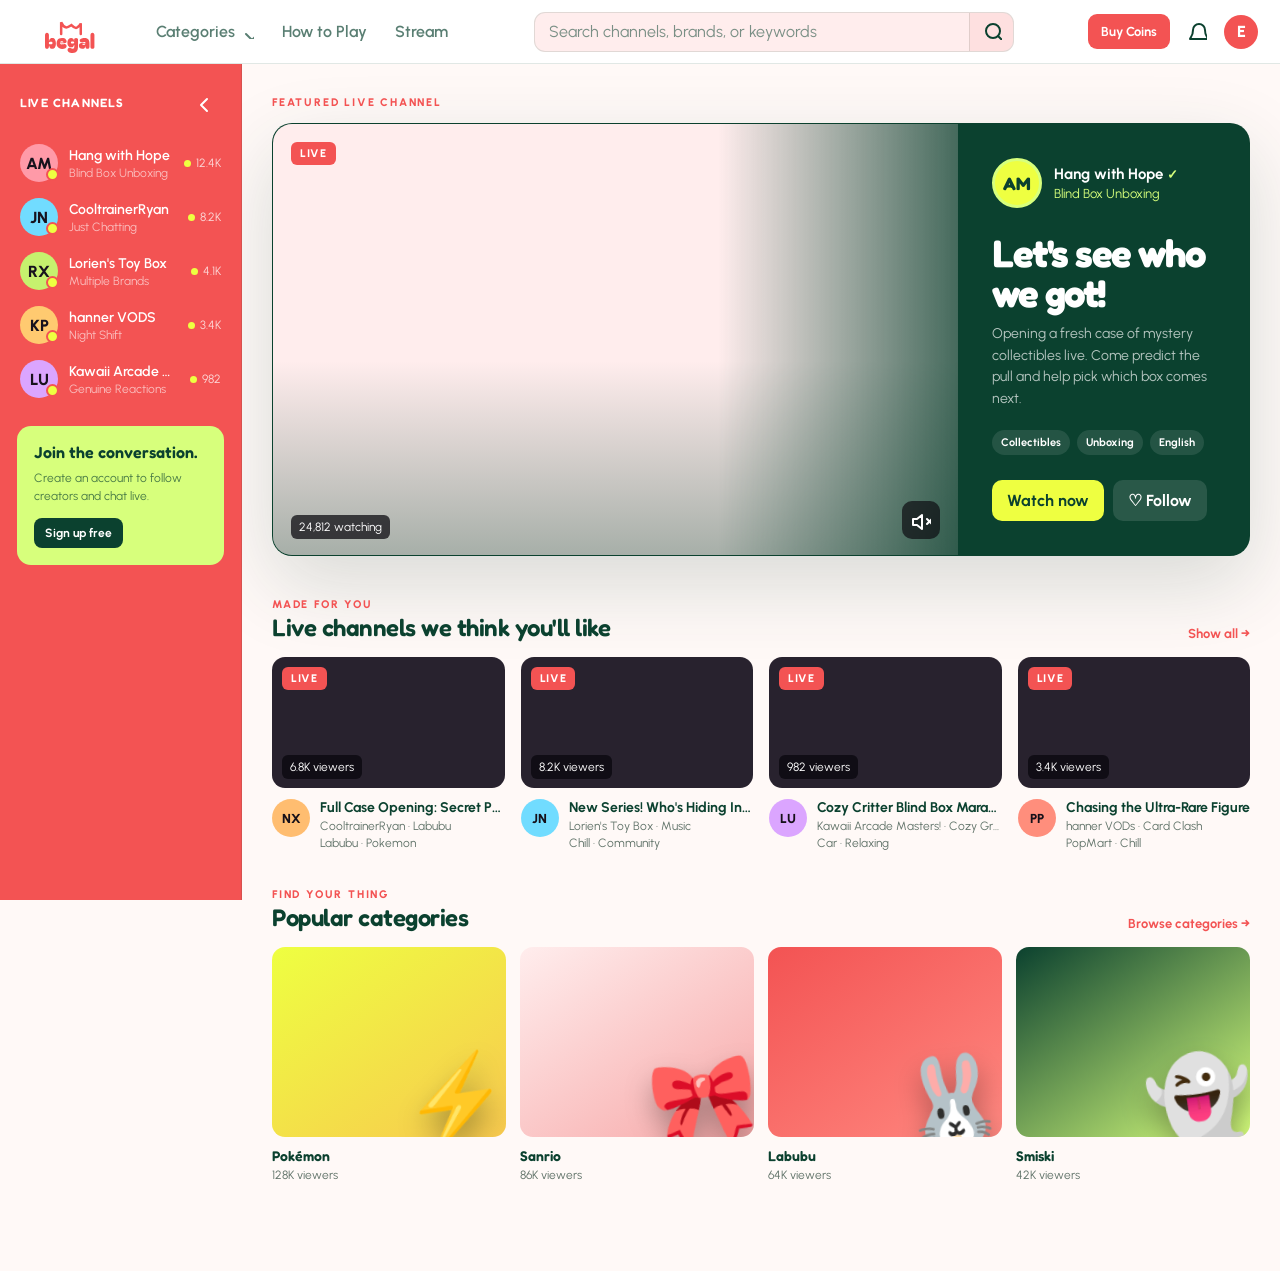
==== commit 86e8448b: "Update index.html" ====
--- a/index.html
+++ b/index.html
@@ -277,8 +277,8 @@
     <a class="channel" href="#"><span class="channel-avatar" style="background:#ff9aa8">AM</span><span class="channel-copy"><span class="channel-name">Hang with Hope</span><span class="channel-game">Blind Box Unboxing</span></span><span class="viewers"><i class="live-dot"></i>12.4K</span></a>
     <a class="channel" href="#"><span class="channel-avatar" style="background:#71dcff">JN</span><span class="channel-copy"><span class="channel-name">CooltrainerRyan</span><span class="channel-game">Just Chatting</span></span><span class="viewers"><i class="live-dot"></i>8.2K</span></a>
     <a class="channel" href="#"><span class="channel-avatar" style="background:#c6f16e">RX</span><span class="channel-copy"><span class="channel-name">Lorien's Toy Box</span><span class="channel-game">Multiple Brands</span></span><span class="viewers"><i class="live-dot"></i>4.1K</span></a>
+    <a class="channel" href="#"><span class="channel-avatar" style="background:#ffca70">KP</span><span class="channel-copy"><span class="channel-name">hanner VODS</span><span class="channel-game">Night Shift</span></span><span class="viewers"><i class="live-dot"></i>3.4K</span></a>
     <a class="channel" href="#"><span class="channel-avatar" style="background:#dba5ff">LU</span><span class="channel-copy"><span class="channel-name">Kawaii Arcade Masters!</span><span class="channel-game">Genuine Reactions</span></span><span class="viewers"><i class="live-dot"></i>982</span></a>
-    <a class="channel" href="#"><span class="channel-avatar" style="background:#ffca70">KP</span><span class="channel-copy"><span class="channel-name">hanner VODS</span><span class="channel-game">Night Shift</span></span><span class="viewers"><i class="live-dot"></i>62.4K</span></a>
     <div class="sidebar-promo"><strong>Join the conversation.</strong><p>Create an account to follow creators and chat live.</p><button data-action="signup">Sign up free</button></div>
   </aside>
 
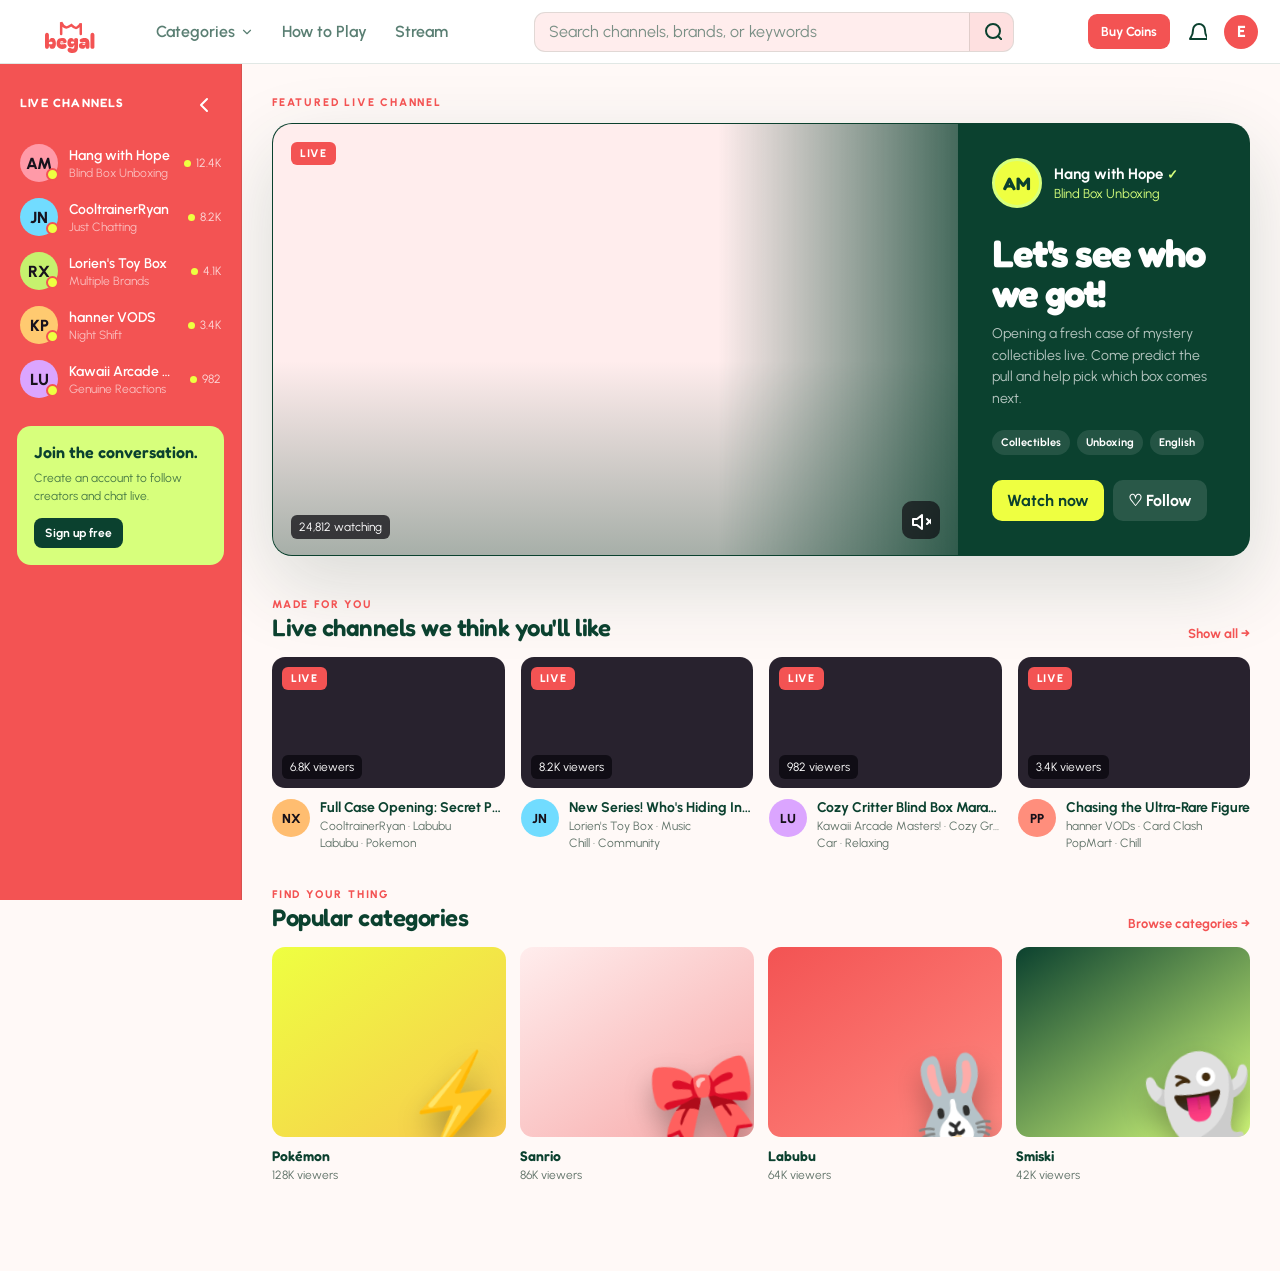
==== commit 3777ff14: "d" ====
--- a/index.html
+++ b/index.html
@@ -77,10 +77,10 @@
     .nav-dropdown summary { display:flex; align-items:center; gap:5px; padding:10px 12px; border-radius:9px; color:rgba(11,65,47,.68); font-weight:600; cursor:pointer; list-style:none; }
     .nav-dropdown summary::-webkit-details-marker { display:none; }
     .nav-dropdown summary svg { width:14px; height:14px; transition:transform .18s ease; }
-    .nav-dropdown:hover summary { color:var(--forest); background:var(--panel-2); }
-    .nav-dropdown:hover summary svg { transform:rotate(180deg); }
-    .brand-menu { position:absolute; z-index:30; left:0; top:100%; width:270px; display:none; padding:10px; border:1px solid rgba(243,83,83,.16); border-radius:14px; background:var(--panel-2); box-shadow:0 20px 55px rgba(11,65,47,.18); opacity:0; visibility:hidden; pointer-events:none; transform:translateY(-5px); transition:opacity .16s ease,transform .16s ease; }
-    .nav-dropdown:hover .brand-menu { display:block; opacity:1; visibility:visible; pointer-events:auto; transform:none; }
+    .nav-dropdown:hover summary, .nav-dropdown[open] summary { color:var(--forest); background:var(--panel-2); }
+    .nav-dropdown[open] summary svg { transform:rotate(180deg); }
+    .brand-menu { position:absolute; z-index:30; left:0; top:100%; width:270px; display:block; padding:10px; border:1px solid rgba(243,83,83,.16); border-radius:14px; background:var(--panel-2); box-shadow:0 20px 55px rgba(11,65,47,.18); opacity:0; visibility:hidden; pointer-events:none; transform:translateY(-5px); transition:opacity .16s ease,transform .16s ease,visibility .16s ease; }
+    .nav-dropdown[open] .brand-menu { opacity:1; visibility:visible; pointer-events:auto; transform:none; }
     .brand-menu-title { display:block; padding:7px 9px 9px; color:var(--muted); font-size:10px; font-weight:800; letter-spacing:1.2px; text-transform:uppercase; }
     .main-nav .brand-menu a { display:flex; align-items:center; gap:0; padding:9px; color:var(--forest); border-radius:9px; }
     .main-nav .brand-menu a:hover { background:white; }
@@ -254,7 +254,7 @@
       <span class="brand-logo"><img src="assets/logo.svg" alt="Begal"></span>
     </a>
     <nav class="main-nav" aria-label="Main navigation">
-      <details class="nav-dropdown"><summary>Categories <svg><path d="m6 9 6 6 6-6"/></svg></summary><div class="brand-menu"><span class="brand-menu-title">Browse by brand</span><a href="#categories"><span class="brand-dot" style="--dot:#d7ff7c">👻</span><span><strong>Smiski</strong><small>Glow-in-the-dark figures</small></span></a><a href="#categories"><span class="brand-dot" style="--dot:#ffeded">🎀</span><span><strong>Sanrio</strong><small>Kawaii characters</small></span></a><a href="#categories"><span class="brand-dot" style="--dot:#f7aaa5">🐰</span><span><strong>Labubu</strong><small>Designer collectibles</small></span></a><a href="#categories"><span class="brand-dot" style="--dot:#eeff41">⚡</span><span><strong>Pokémon</strong><small>Figures and miniatures</small></span></a><a href="#categories"><span class="brand-dot" style="--dot:#ffd7ae">👼</span><span><strong>Sonny Angel</strong><small>Mini figure series</small></span></a><a href="#categories"><span class="brand-dot" style="--dot:#bfe8df">🌈</span><span><strong>Tokidoki</strong><small>Art toys and Unicorno</small></span></a></div></details><a href="how-to-play.html">How to Play</a><a href="stream.html">Stream</a>
+      <details class="nav-dropdown"><summary>Categories <svg viewBox="0 0 24 24" aria-hidden="true"><path d="m6 9 6 6 6-6"/></svg></summary><div class="brand-menu"><span class="brand-menu-title">Browse by brand</span><a href="#categories"><span class="brand-dot" style="--dot:#d7ff7c">👻</span><span><strong>Smiski</strong><small>Glow-in-the-dark figures</small></span></a><a href="#categories"><span class="brand-dot" style="--dot:#ffeded">🎀</span><span><strong>Sanrio</strong><small>Kawaii characters</small></span></a><a href="#categories"><span class="brand-dot" style="--dot:#f7aaa5">🐰</span><span><strong>Labubu</strong><small>Designer collectibles</small></span></a><a href="#categories"><span class="brand-dot" style="--dot:#eeff41">⚡</span><span><strong>Pokémon</strong><small>Figures and miniatures</small></span></a><a href="#categories"><span class="brand-dot" style="--dot:#ffd7ae">👼</span><span><strong>Sonny Angel</strong><small>Mini figure series</small></span></a><a href="#categories"><span class="brand-dot" style="--dot:#bfe8df">🌈</span><span><strong>Tokidoki</strong><small>Art toys and Unicorno</small></span></a></div></details><a href="how-to-play.html">How to Play</a><a href="stream.html">Stream</a>
     </nav>
     <div class="search-wrap">
       <form class="search" id="searchForm">
@@ -333,6 +333,19 @@
       toastTimer = setTimeout(() => toast.classList.remove('show'), 2200);
     }
 
+    const categoryDropdown = document.querySelector('.nav-dropdown');
+    if (categoryDropdown) {
+      categoryDropdown.addEventListener('mouseenter', () => {
+        categoryDropdown.open = true;
+      });
+      categoryDropdown.addEventListener('mouseleave', () => {
+        categoryDropdown.open = false;
+      });
+      categoryDropdown.addEventListener('focusout', event => {
+        if (!categoryDropdown.contains(event.relatedTarget)) categoryDropdown.open = false;
+      });
+    }
+
     document.getElementById('sidebarToggle').addEventListener('click', () => {
       if (innerWidth <= 600) body.classList.toggle('mobile-sidebar');
       else body.classList.toggle('sidebar-closed');
